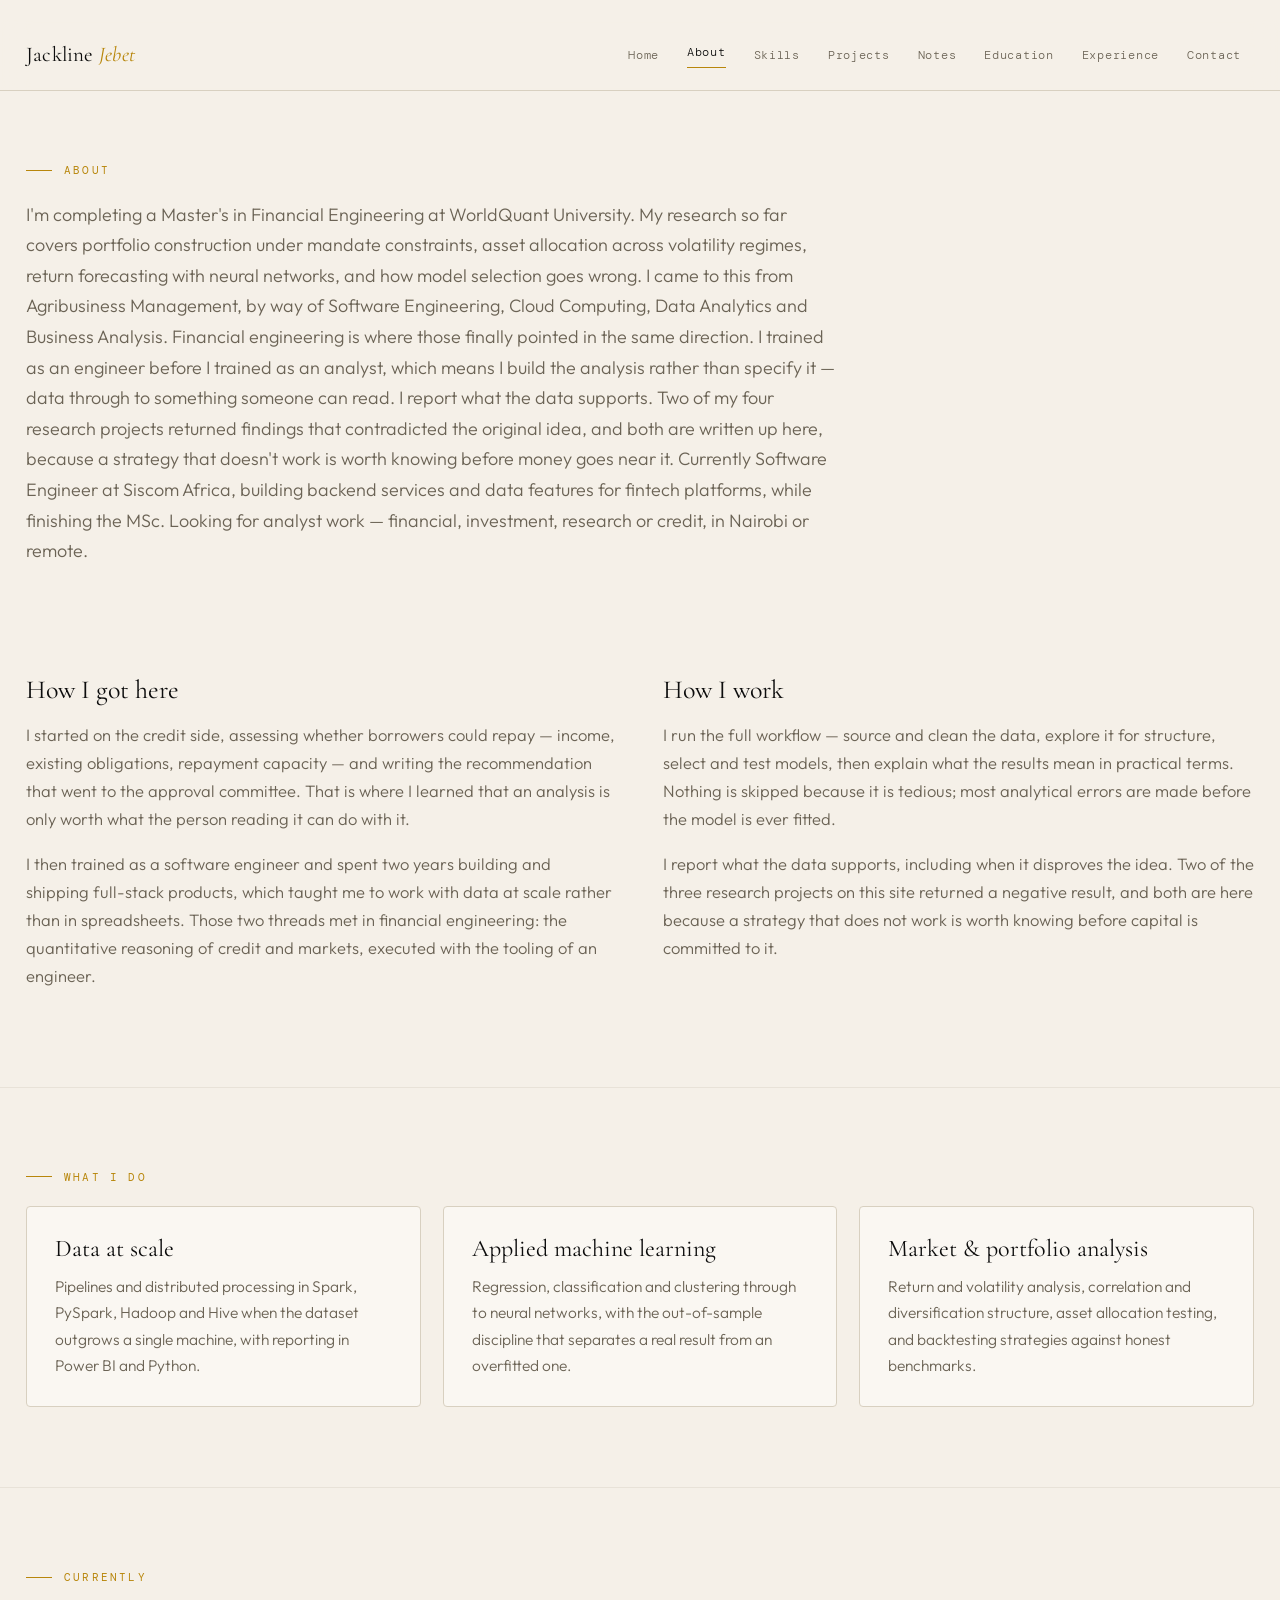
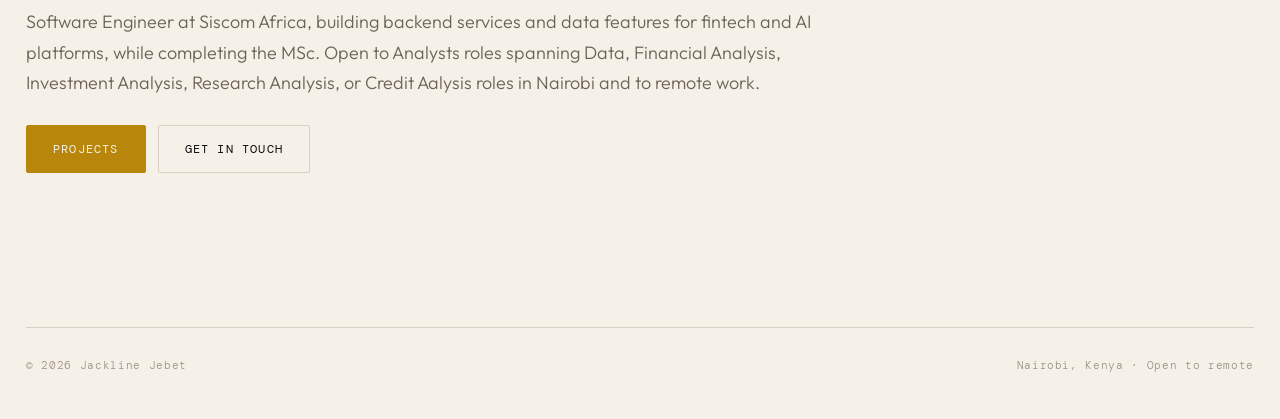
==== about.html @ 73b0f7eb "Portfolio site" ====
<!DOCTYPE html>
<html lang="en">
<head>
<meta charset="utf-8">
<meta name="viewport" content="width=device-width, initial-scale=1.0">
<title>About — Jackline Jebet</title>
<meta name="description" content="Data analyst in financial markets: background, approach and current work.">
<link rel="preconnect" href="https://fonts.googleapis.com">
<link rel="preconnect" href="https://fonts.gstatic.com" crossorigin>
<link href="https://fonts.googleapis.com/css2?family=Cormorant+Garamond:ital,wght@0,300;0,400;0,600;1,300;1,400&family=DM+Mono:wght@300;400;500&family=Outfit:wght@300;400;500;600&display=swap" rel="stylesheet">
<link rel="stylesheet" href="assets/style.css">
</head>
<body>

<header class="nav">
  <div class="nav-in">
    <a class="brand" href="index.html">Jackline <em>Jebet</em></a>
    <button class="burger" aria-label="Open menu" aria-expanded="false">&#9776;</button>
    <nav>
      <ul class="nav-links">
        <li><a href="index.html">Home</a></li>
        <li><a href="about.html" aria-current="page">About</a></li>
        <li><a href="skills.html">Skills</a></li>
        <li><a href="projects.html">Projects</a></li>
        <li><a href="notes.html">Notes</a></li>
        <li><a href="education.html">Education</a></li>
        <li><a href="experience.html">Experience</a></li>
        <li><a href="contact.html">Contact</a></li>
      </ul>
    </nav>
  </div>
</header>

<section class="wrap page-head">
  <p class="eyebrow">About</p>
  <!-- <h1>Finance is the destination. Data & Research is how I get there.</h1> -->
  <p class="lede">
I'm completing a Master's in Financial Engineering at WorldQuant University. My research so far covers portfolio construction under mandate constraints, asset allocation across volatility regimes, return forecasting with neural networks, and how model selection goes wrong.

I came to this from Agribusiness Management, by way of Software Engineering, Cloud Computing, Data Analytics and Business Analysis. Financial engineering is where those finally pointed in the same direction.

I trained as an engineer before I trained as an analyst, which means I build the analysis rather than specify it — data through to something someone can read.

I report what the data supports. Two of my four research projects returned findings that contradicted the original idea, and both are written up here, because a strategy that doesn't work is worth knowing before money goes near it.

Currently

Software Engineer at Siscom Africa, building backend services and data features for fintech platforms, while finishing the MSc. Looking for analyst work — financial, investment, research or credit, in Nairobi or remote.</p>
</section>

<section class="wrap section">
  <div class="cols-2">
    <div>
      <h2 style="font-size:26px;margin-bottom:16px;">How I got here</h2>
      <p style="color:var(--muted)">I started on the credit side, assessing whether borrowers could repay &mdash; income,
      existing obligations, repayment capacity &mdash; and writing the recommendation that went to the approval committee.
      That is where I learned that an analysis is only worth what the person reading it can do with it.</p>
      <p style="color:var(--muted)">I then trained as a software engineer and spent two years building and shipping
      full-stack products, which taught me to work with data at scale rather than in spreadsheets. Those two threads
      met in financial engineering: the quantitative reasoning of credit and markets, executed with the tooling of
      an engineer.</p>
    </div>
    <div>
      <h2 style="font-size:26px;margin-bottom:16px;">How I work</h2>
      <p style="color:var(--muted)">I run the full workflow &mdash; source and clean the data, explore it for structure,
      select and test models, then explain what the results mean in practical terms. Nothing is skipped because it is
      tedious; most analytical errors are made before the model is ever fitted.</p>
      <p style="color:var(--muted)">I report what the data supports, including when it disproves the idea. Two of the
      three research projects on this site returned a negative result, and both are here because a strategy that does
      not work is worth knowing before capital is committed to it.</p>
    </div>
  </div>
</section>

<section class="wrap section">
  <p class="eyebrow">What I do</p>
  <div class="cols-3">
    <div class="card">
      <h3>Data at scale</h3>
      <p>Pipelines and distributed processing in Spark, PySpark, Hadoop and Hive when the dataset outgrows
      a single machine, with reporting in Power BI and Python.</p>
    </div>
    <div class="card">
      <h3>Applied machine learning</h3>
      <p>Regression, classification and clustering through to neural networks, with the out-of-sample discipline
      that separates a real result from an overfitted one.</p>
    </div>
    <div class="card">
      <h3>Market &amp; portfolio analysis</h3>
      <p>Return and volatility analysis, correlation and diversification structure, asset allocation testing,
      and backtesting strategies against honest benchmarks.</p>
    </div>
  </div>
</section>

<section class="wrap section">
  <p class="eyebrow">Currently</p>
  <p class="lede">Software Engineer at Siscom Africa, building backend services and data features for fintech
  and AI platforms, while completing the MSc. Open to Analysts roles spanning Data, Financial Analysis, Investment Analysis, Research Analysis, or Credit Aalysis roles in Nairobi and to remote work.</p>
  <div class="btns" style="margin-top:26px">
    <a class="btn btn-solid" href="projects.html">Projects</a>
    <a class="btn btn-ghost" href="contact.html">Get in touch</a>
  </div>
</section>

<div class="wrap">
  <div class="foot">
    <span>&copy; 2026 Jackline Jebet</span>
    <span>Nairobi, Kenya &middot; Open to remote</span>
  </div>
</div>

<script src="assets/site.js"></script>
</body>
</html>
---- assets/style.css ----
/* ==========================================================================
   Jackline Jebet — portfolio
   ========================================================================== */

:root {
  --ink:          #0d0d0d;
  --paper:        #f5f0e8;
  --accent:       #b8860b;
  --accent-light: #d4a843;
  --accent-dim:   rgba(184, 134, 11, 0.08);
  --muted:        #6b6355;
  --muted-light:  #9a9082;
  --border:       #d8d0c0;
  --border-light: #e8e2d8;
  --card-bg:      #faf7f2;
  --card-hover:   #f2ede3;

  --font-serif: 'Cormorant Garamond', Georgia, serif;
  --font-mono:  'DM Mono', 'Courier New', monospace;
  --font-sans:  'Outfit', system-ui, sans-serif;

  --wrap: 1660px;
  --measure: 78ch;          /* caps line length inside the wide wrap */
  --radius-sm: 2px;
  --radius: 4px;
  --shadow-sm: 0 2px 12px rgba(13,13,13,.06);
  --shadow: 0 6px 30px rgba(13,13,13,.10);
  --transition: .25s ease;
}

* { box-sizing: border-box; }
html { scroll-behavior: smooth; }

body {
  margin: 0;
  background: var(--paper);
  color: var(--ink);
  font-family: var(--font-sans);
  font-weight: 300;
  font-size: 16.5px;
  line-height: 1.7;
  -webkit-font-smoothing: antialiased;
  padding-top: 20px;
}

.wrap {
  width: 100%;
  max-width: var(--wrap);
  margin: 0 auto;
  padding-left: 26px;
  padding-right: 26px;
  position: relative;
  z-index: 1;
}

a { color: inherit; }
img { max-width: 100%; display: block; }

/* ---------- type ---------- */

h1, h2, h3 {
  font-family: var(--font-serif);
  font-weight: 400;
  line-height: 1.15;
  margin: 0;
}

.eyebrow {
  font-family: var(--font-mono);
  font-size: 11px;
  font-weight: 400;
  letter-spacing: .2em;
  text-transform: uppercase;
  color: var(--accent);
  display: flex;
  align-items: center;
  gap: 12px;
  margin: 0 0 20px;
}
.eyebrow::before {
  content: "";
  width: 26px;
  height: 1px;
  background: var(--accent);
  flex: none;
}

.lede { color: var(--muted); font-size: 18px; max-width: 68ch; }

/* ---------- nav ---------- */

.nav {
  position: sticky;
  top: 0;
  z-index: 50;
  background: rgba(245, 240, 232, .92);
  backdrop-filter: blur(14px);
  border-bottom: 1px solid var(--border);
}
.nav-in {
  max-width: var(--wrap);
  margin: 0 auto;
  padding: 0 26px;
  height: 70px;
  display: flex;
  align-items: center;   /* was 'left' — not a valid value, so it fell back to stretch */
  justify-content: space-between;
}
.brand {
  font-family: var(--font-serif);
  font-size: 21px;
  font-weight: 400;
  letter-spacing: .01em;
  text-decoration: none;
  /* not flex: a flex container drops whitespace between children,
     which would close the gap between "Jackline" and "Jebet" */
}
.brand em { color: var(--accent); font-style: italic; }

.nav-links { display: flex; gap: 2px; list-style: none; margin: 0; padding: 0; align-items: center; }
.nav-links a {
  display: block;
  padding: 8px 13px;
  font-family: var(--font-mono);
  font-size: 12px;
  font-weight: 300;
  letter-spacing: .06em;
  color: var(--muted);
  text-decoration: none;
  border-radius: var(--radius-sm);
  transition: color var(--transition), background var(--transition);
}
.nav-links a:hover { color: var(--ink); background: var(--accent-dim); }
.nav-links a[aria-current="page"] { color: var(--ink); }
.nav-links a[aria-current="page"]::after {
  content: "";
  display: block;
  height: 1px;
  background: var(--accent);
  margin-top: 5px;
}

.burger {
  display: none;
  background: none;
  border: 1px solid var(--border);
  color: var(--ink);
  width: 40px; height: 36px;
  border-radius: var(--radius-sm);
  cursor: pointer;
  font-size: 15px;
}

/* ---------- hero ---------- */

.hero { position: relative; padding: 58px 0 78px; overflow: hidden; }

.hero-chart {
  position: absolute;
  right: -4%;
  bottom: 0;
  width: 78%;
  max-width: 900px;
  opacity: .5;
  pointer-events: none;
}
.hero-chart path.series {
  fill: none;
  stroke: var(--accent);
  stroke-width: 1.2;
  stroke-linecap: round;
  stroke-dasharray: 2400;
  stroke-dashoffset: 2400;
  animation: draw 3.4s cubic-bezier(.22,.61,.36,1) .35s forwards;
}
.hero-chart path.fill { fill: url(#fadeGrad); opacity: 0; animation: fadein 1.6s ease 2.1s forwards; }

@keyframes draw { to { stroke-dashoffset: 0; } }
@keyframes fadein { to { opacity: .45; } }

.hero-grid {
  display: grid;
  grid-template-columns: 1.35fr .85fr;
  gap: 54px;
  align-items: center;
}

.hero h1 {
  font-size: clamp(50px, 7.6vw, 88px);
  font-weight: 300;
  letter-spacing: -.015em;
  margin: 0 0 16px;
}
.hero h1 em { font-style: italic; color: var(--accent); font-weight: 300; }

.role {
  font-family: var(--font-mono);
  font-size: 12px;
  font-weight: 400;
  letter-spacing: .16em;
  text-transform: uppercase;
  color: var(--muted);
  margin: 0 0 22px;
}

.hero .lede { font-size: 19px; margin: 0 0 28px; }

.tags { display: flex; flex-wrap: wrap; gap: 8px; margin: 0 0 34px; padding: 0; list-style: none; }
.tags li {
  font-family: var(--font-mono);
  font-size: 11px;
  font-weight: 300;
  letter-spacing: .08em;
  padding: 6px 13px;
  border: 1px solid var(--border);
  border-radius: 100px;
  color: var(--muted);
  background: var(--card-bg);
}

.btns { display: flex; flex-wrap: wrap; gap: 12px; }
.btn {
  display: inline-block;
  padding: 13px 26px;
  border-radius: var(--radius-sm);
  font-family: var(--font-mono);
  font-size: 12px;
  font-weight: 400;
  letter-spacing: .1em;
  text-transform: uppercase;
  text-decoration: none;
  border: 1px solid var(--border);
  transition: all var(--transition);
}
.btn-solid { background: var(--accent); border-color: var(--accent); color: var(--paper); }
.btn-solid:hover { background: var(--accent-light); border-color: var(--accent-light); box-shadow: var(--shadow-sm); }
.btn-ghost { color: var(--ink); background: transparent; }
.btn-ghost:hover { border-color: var(--accent); color: var(--accent); background: var(--accent-dim); }

/* portrait */
.portrait-card { position: relative; }
.portrait {
  border: 1px solid var(--border);
  border-radius: var(--radius);
  overflow: hidden;
  background: var(--card-bg);
  aspect-ratio: 4 / 5;
  box-shadow: var(--shadow);
}
.portrait img { width: 100%; height: 100%; object-fit: cover; }
.portrait .placeholder {
  height: 100%;
  display: grid;
  place-items: center;
  font-family: var(--font-mono);
  font-size: 11px;
  color: var(--muted-light);
  text-align: center;
  padding: 20px;
}
.badge {
  position: absolute;
  left: -14px;
  bottom: 24px;
  background: var(--paper);
  border: 1px solid var(--border);
  border-radius: 100px;
  padding: 8px 16px;
  font-family: var(--font-mono);
  font-size: 10.5px;
  letter-spacing: .1em;
  text-transform: uppercase;
  display: flex;
  align-items: center;
  gap: 8px;
  box-shadow: var(--shadow-sm);
}
.dot { width: 6px; height: 6px; border-radius: 50%; background: var(--accent); flex: none; }

/* ---------- stats ---------- */

.stats {
  display: grid;
  grid-template-columns: repeat(3, 1fr);
  gap: 1px;
  background: var(--border);
  border: 1px solid var(--border);
  border-radius: var(--radius);
  overflow: hidden;
  margin-top: 66px;
}
.stat { background: var(--card-bg); padding: 30px 26px; transition: background var(--transition); }
.stat:hover { background: var(--card-hover); }
.stat b {
  display: block;
  font-family: var(--font-serif);
  font-size: 46px;
  font-weight: 300;
  letter-spacing: -.02em;
  line-height: 1;
  margin-bottom: 10px;
  color: var(--accent);
}
.stat span {
  font-family: var(--font-mono);
  font-size: 10.5px;
  font-weight: 300;
  letter-spacing: .14em;
  text-transform: uppercase;
  color: var(--muted);
}

/* ---------- sections ---------- */

.section { padding-top: 80px; padding-bottom: 80px; }
.section + .section { border-top: 1px solid var(--border-light); }

.page-head { padding-top: 70px; padding-bottom: 10px; }
.page-head h1 {
  font-size: clamp(40px, 6vw, 62px);
  font-weight: 300;
  letter-spacing: -.015em;
  margin-bottom: 18px;
}

.cols-2 { display: grid; grid-template-columns: 1fr 1fr; gap: 46px; }
.cols-3 { display: grid; grid-template-columns: repeat(3, 1fr); gap: 22px; }

.card {
  background: var(--card-bg);
  border: 1px solid var(--border);
  border-radius: var(--radius);
  padding: 28px;
  transition: background var(--transition), box-shadow var(--transition);
}
.card:hover { background: var(--card-hover); box-shadow: var(--shadow-sm); }
.card h3 { font-size: 24px; margin-bottom: 10px; }
.card p { color: var(--muted); margin: 0 0 12px; font-size: 15.5px; }
.card p:last-child { margin-bottom: 0; }

/* skills */
.skill-group { margin-bottom: 32px; }
.skill-group h3 { font-size: 21px; margin-bottom: 14px; }
.chips { display: flex; flex-wrap: wrap; gap: 8px; list-style: none; margin: 0; padding: 0; }
.chips li {
  font-family: var(--font-mono);
  font-size: 11.5px;
  font-weight: 300;
  padding: 6px 12px;
  border: 1px solid var(--border);
  border-radius: var(--radius-sm);
  background: var(--card-bg);
  color: var(--muted);
}

/* projects */
.project {
  border-top: 1px solid var(--border);
  padding: 46px 0;
  display: grid;
  grid-template-columns: 190px 1fr;
  gap: 36px;
}
.project:last-child { border-bottom: 1px solid var(--border); }
.project-meta {
  font-family: var(--font-mono);
  font-size: 11px;
  font-weight: 300;
  color: var(--muted-light);
  letter-spacing: .05em;
  line-height: 1.9;
}
.project-meta .stack { color: var(--accent); display: block; margin-top: 12px; }
.project h3 { font-size: 30px; letter-spacing: -.01em; margin-bottom: 16px; }
.project .question {
  border-left: 2px solid var(--accent);
  padding-left: 18px;
  margin: 0 0 20px;
  font-family: var(--font-serif);
  font-size: 21px;
  font-style: italic;
  font-weight: 300;
  line-height: 1.4;
  max-width: var(--measure);
}
.project ul { margin: 0 0 20px; padding-left: 18px; color: var(--muted); font-size: 15.5px; max-width: var(--measure); }
.project ul li { margin-bottom: 9px; }
.result {
  background: var(--accent-dim);
  border: 1px solid var(--border);
  border-left: 2px solid var(--accent);
  border-radius: 0 var(--radius) var(--radius) 0;
  padding: 18px 20px;
  font-size: 15px;
  color: var(--muted);
  max-width: var(--measure);
}
.result b {
  font-family: var(--font-mono);
  font-size: 10px;
  font-weight: 500;
  letter-spacing: .18em;
  text-transform: uppercase;
  color: var(--accent);
  display: block;
  margin-bottom: 8px;
}

/* timeline */
.tl { list-style: none; margin: 0; padding: 0; }
.tl > li {
  display: grid;
  grid-template-columns: 172px 1fr;
  gap: 32px;
  padding: 30px 0;
  border-top: 1px solid var(--border);
}
.tl > li:last-child { border-bottom: 1px solid var(--border); }
.tl .when {
  font-family: var(--font-mono);
  font-size: 11.5px;
  font-weight: 400;
  color: var(--accent);
  letter-spacing: .07em;
}
.tl .where {
  display: block;
  color: var(--muted-light);
  font-size: 11px;
  margin-top: 7px;
  letter-spacing: .05em;
}
.tl h3 { font-size: 25px; margin-bottom: 4px; }
.tl .org {
  font-family: var(--font-mono);
  font-size: 12px;
  letter-spacing: .06em;
  color: var(--muted);
  margin: 0 0 14px;
}
.tl ul { margin: 0; padding-left: 18px; color: var(--muted); font-size: 15.5px; max-width: var(--measure); }
.tl ul li { margin-bottom: 8px; }

/* contact */
.contact-list { list-style: none; margin: 0; padding: 0; max-width: 900px; }
.contact-list li {
  border-top: 1px solid var(--border);
  padding: 22px 0;
  display: flex;
  justify-content: space-between;
  gap: 20px;
  flex-wrap: wrap;
  color: var(--muted);
}
.contact-list li:last-child { border-bottom: 1px solid var(--border); }
.contact-list .label {
  font-family: var(--font-mono);
  font-size: 10.5px;
  letter-spacing: .16em;
  text-transform: uppercase;
  color: var(--muted-light);
}
.contact-list a { color: var(--ink); text-decoration: none; border-bottom: 1px solid var(--accent); }
.contact-list a:hover { color: var(--accent); }

/* ---------- footer ---------- */

.socials { display: flex; gap: 10px; flex-wrap: wrap; margin-top: 38px; }
.socials a {
  font-family: var(--font-mono);
  font-size: 11px;
  letter-spacing: .1em;
  text-transform: uppercase;
  padding: 10px 18px;
  border: 1px solid var(--border);
  border-radius: var(--radius-sm);
  text-decoration: none;
  color: var(--muted);
  background: var(--card-bg);
  transition: all var(--transition);
}
.socials a:hover { color: var(--accent); border-color: var(--accent); background: var(--accent-dim); }

.foot {
  border-top: 1px solid var(--border);
  margin-top: 74px;
  padding: 28px 0 44px;
  font-family: var(--font-mono);
  font-size: 11px;
  color: var(--muted-light);
  letter-spacing: .06em;
  display: flex;
  justify-content: space-between;
  gap: 14px;
  flex-wrap: wrap;
}

/* ---------- responsive ---------- */

@media (max-width: 1100px) {
  .section { padding-top: 62px; padding-bottom: 62px; }
  .page-head { padding-top: 54px; padding-bottom: 8px; }
  .cols-2 { gap: 34px; }
}

@media (max-width: 900px) {
  .nav-links {
    position: absolute;
    top: 70px; left: 0; right: 0;
    flex-direction: column;
    gap: 0;
    background: var(--paper);
    border-bottom: 1px solid var(--border);
    padding: 8px 18px 18px;
    display: none;
    box-shadow: var(--shadow-sm);
    align-items: stretch;
  }
  .nav-links.open { display: flex; }
  .nav-links a { padding: 12px 6px; font-size: 14px; }
  .nav-links a[aria-current="page"]::after { display: none; }
  .nav-links a[aria-current="page"] { color: var(--accent); }
  .burger { display: block; }
  .burger:hover { background: var(--accent-dim); border-color: var(--accent); }

  .hero-grid { grid-template-columns: 1fr; gap: 42px; }
  .portrait-card { max-width: 320px; }
  .badge { left: 14px; }
  .hero-chart { width: 130%; right: -20%; opacity: .3; }
  .cols-2, .cols-3 { grid-template-columns: 1fr; gap: 22px; }
  .project { grid-template-columns: 1fr; gap: 18px; }
  .tl > li { grid-template-columns: 1fr; gap: 12px; }
  .stats { grid-template-columns: 1fr; }
  .stat b { font-size: 38px; }
}

/* ---------- small screens: tighten vertical rhythm ---------- */

@media (max-width: 640px) {
  body { font-size: 15.5px; line-height: 1.62; padding-top: 0; }
  .wrap { padding-left: 20px; padding-right: 20px; }
  .nav-in { padding: 0 20px; height: 62px; }
  .nav-links { top: 62px; }

  /* the main offender: section padding was 80px top and bottom at every width */
  .section { padding-top: 40px; padding-bottom: 40px; }
  .page-head { padding-top: 30px; padding-bottom: 6px; }
  .hero { padding: 34px 0 44px; }

  .page-head h1 { font-size: 34px; margin-bottom: 12px; }
  .hero h1 { font-size: 46px; }
  .lede { font-size: 16.5px; }
  .hero .lede { font-size: 16.5px; margin-bottom: 22px; }

  .eyebrow { margin-bottom: 14px; font-size: 10px; gap: 9px; }
  .eyebrow::before { width: 18px; }

  .cols-2, .cols-3 { gap: 16px; }
  .card { padding: 20px; }
  .card h3 { font-size: 21px; }
  .card p { font-size: 15px; }

  .stats { margin-top: 34px; }
  .stat { padding: 22px 20px; }
  .stat b { font-size: 34px; }

  .project { padding: 28px 0; gap: 12px; }
  .project h3 { font-size: 24px; }
  .project-meta { line-height: 1.7; }
  .project .question { font-size: 18px; padding-left: 14px; margin-bottom: 14px; }
  .project ul { padding-left: 16px; font-size: 15px; margin-bottom: 16px; }
  .result { padding: 14px 16px; font-size: 14px; }

  .tl > li { padding: 22px 0; gap: 8px; }
  .tl h3 { font-size: 22px; }
  .tl .org { margin-bottom: 10px; }
  .tl ul { padding-left: 16px; font-size: 15px; }

  .contact-list li { padding: 16px 0; gap: 6px; }

  .tags { gap: 6px; margin-bottom: 26px; }
  .btns { gap: 9px; }
  .btn { padding: 12px 20px; }

  .socials { margin-top: 26px; gap: 8px; }
  .foot { margin-top: 44px; padding: 22px 0 34px; }

  .skill-group { margin-bottom: 24px; }
  .skill-group h3 { font-size: 19px; margin-bottom: 10px; }
}

@media (max-width: 400px) {
  .section { padding-top: 32px; padding-bottom: 32px; }
  .page-head { padding-top: 24px; padding-bottom: 4px; }
  .hero h1 { font-size: 40px; }
  .page-head h1 { font-size: 30px; }
  .btns { flex-direction: column; align-items: stretch; }
  .btn { text-align: center; }
}

@media (prefers-reduced-motion: reduce) {
  * { animation: none !important; transition: none !important; }
  .hero-chart path.series { stroke-dashoffset: 0; }
  .hero-chart path.fill { opacity: .45; }
  html { scroll-behavior: auto; }
}

:focus-visible { outline: 2px solid var(--accent); outline-offset: 3px; }
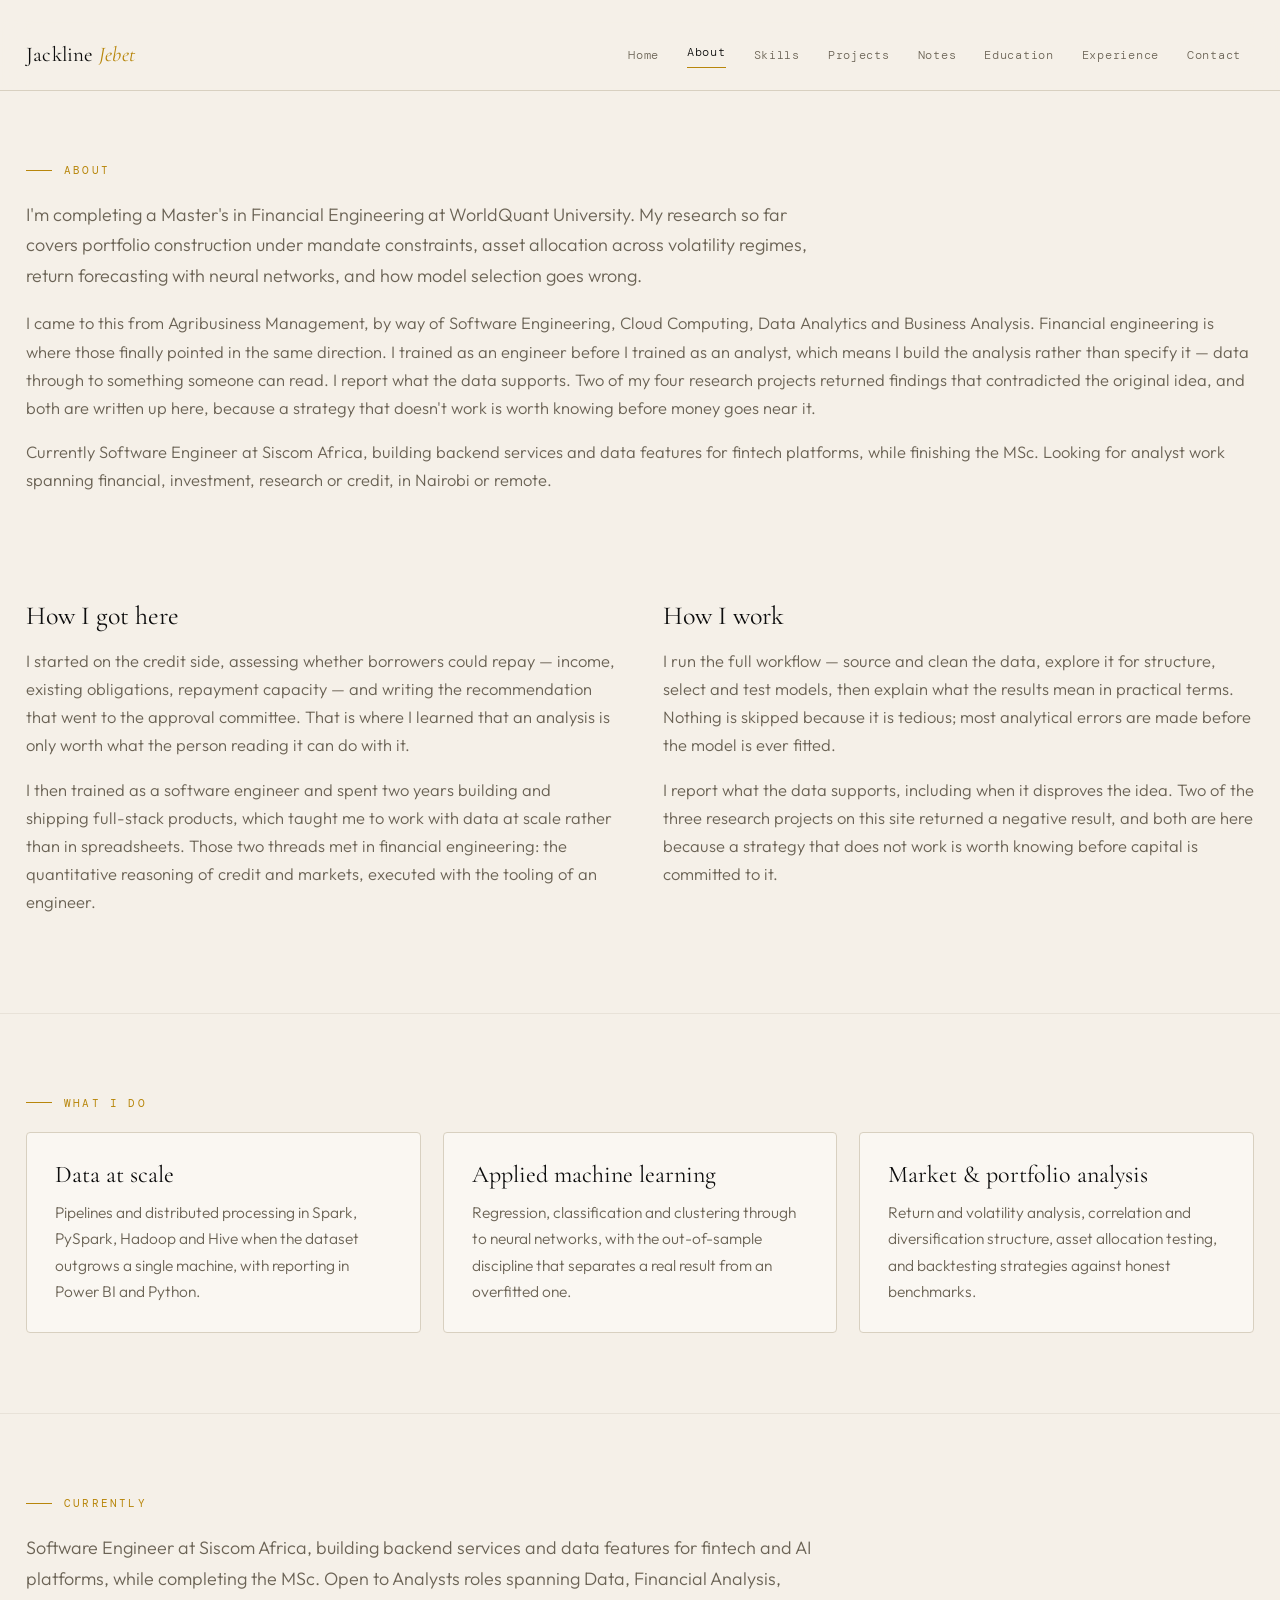
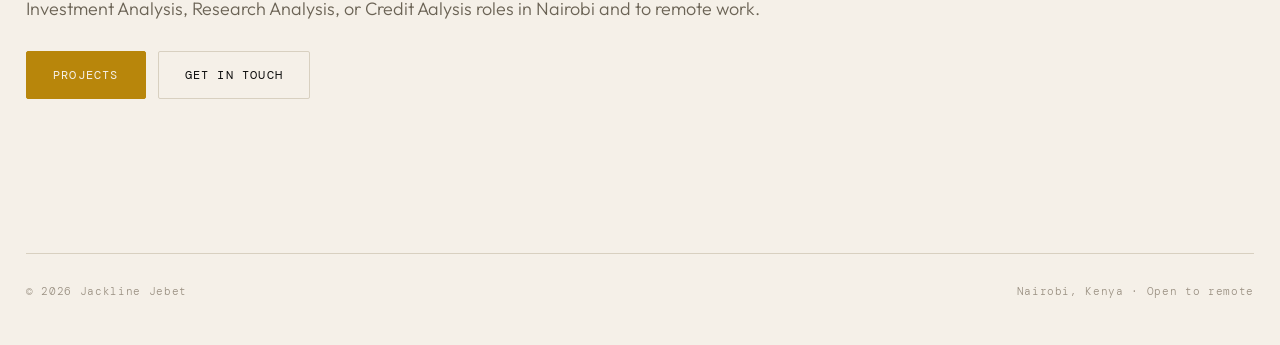
==== commit 0ea7462a: "Updates" ====
--- a/about.html
+++ b/about.html
@@ -35,17 +35,13 @@
   <p class="eyebrow">About</p>
   <!-- <h1>Finance is the destination. Data & Research is how I get there.</h1> -->
   <p class="lede">
-I'm completing a Master's in Financial Engineering at WorldQuant University. My research so far covers portfolio construction under mandate constraints, asset allocation across volatility regimes, return forecasting with neural networks, and how model selection goes wrong.
-
-I came to this from Agribusiness Management, by way of Software Engineering, Cloud Computing, Data Analytics and Business Analysis. Financial engineering is where those finally pointed in the same direction.
-
-I trained as an engineer before I trained as an analyst, which means I build the analysis rather than specify it — data through to something someone can read.
-
-I report what the data supports. Two of my four research projects returned findings that contradicted the original idea, and both are written up here, because a strategy that doesn't work is worth knowing before money goes near it.
-
-Currently
-
-Software Engineer at Siscom Africa, building backend services and data features for fintech platforms, while finishing the MSc. Looking for analyst work — financial, investment, research or credit, in Nairobi or remote.</p>
+I'm completing a Master's in Financial Engineering at WorldQuant University. My research so far covers portfolio construction under mandate constraints, asset allocation across volatility regimes, return forecasting with neural networks, and how model selection goes wrong. 
+<p style="color:var(--muted)">
+I came to this from Agribusiness Management, by way of Software Engineering, Cloud Computing, Data Analytics and Business Analysis. Financial engineering is where those finally pointed in the same direction. 
+I trained as an engineer before I trained as an analyst, which means I build the analysis rather than specify it — data through to something someone can read. I report what the data supports. 
+Two of my four research projects returned findings that contradicted the original idea, and both are written up here, because a strategy that doesn't work is worth knowing before money goes near it.</p> 
+<p style="color:var(--muted)">
+Currently Software Engineer at Siscom Africa, building backend services and data features for fintech platforms, while finishing the MSc. Looking for analyst work spanning financial, investment, research or credit, in Nairobi or remote.</p>
 </section>
 
 <section class="wrap section">
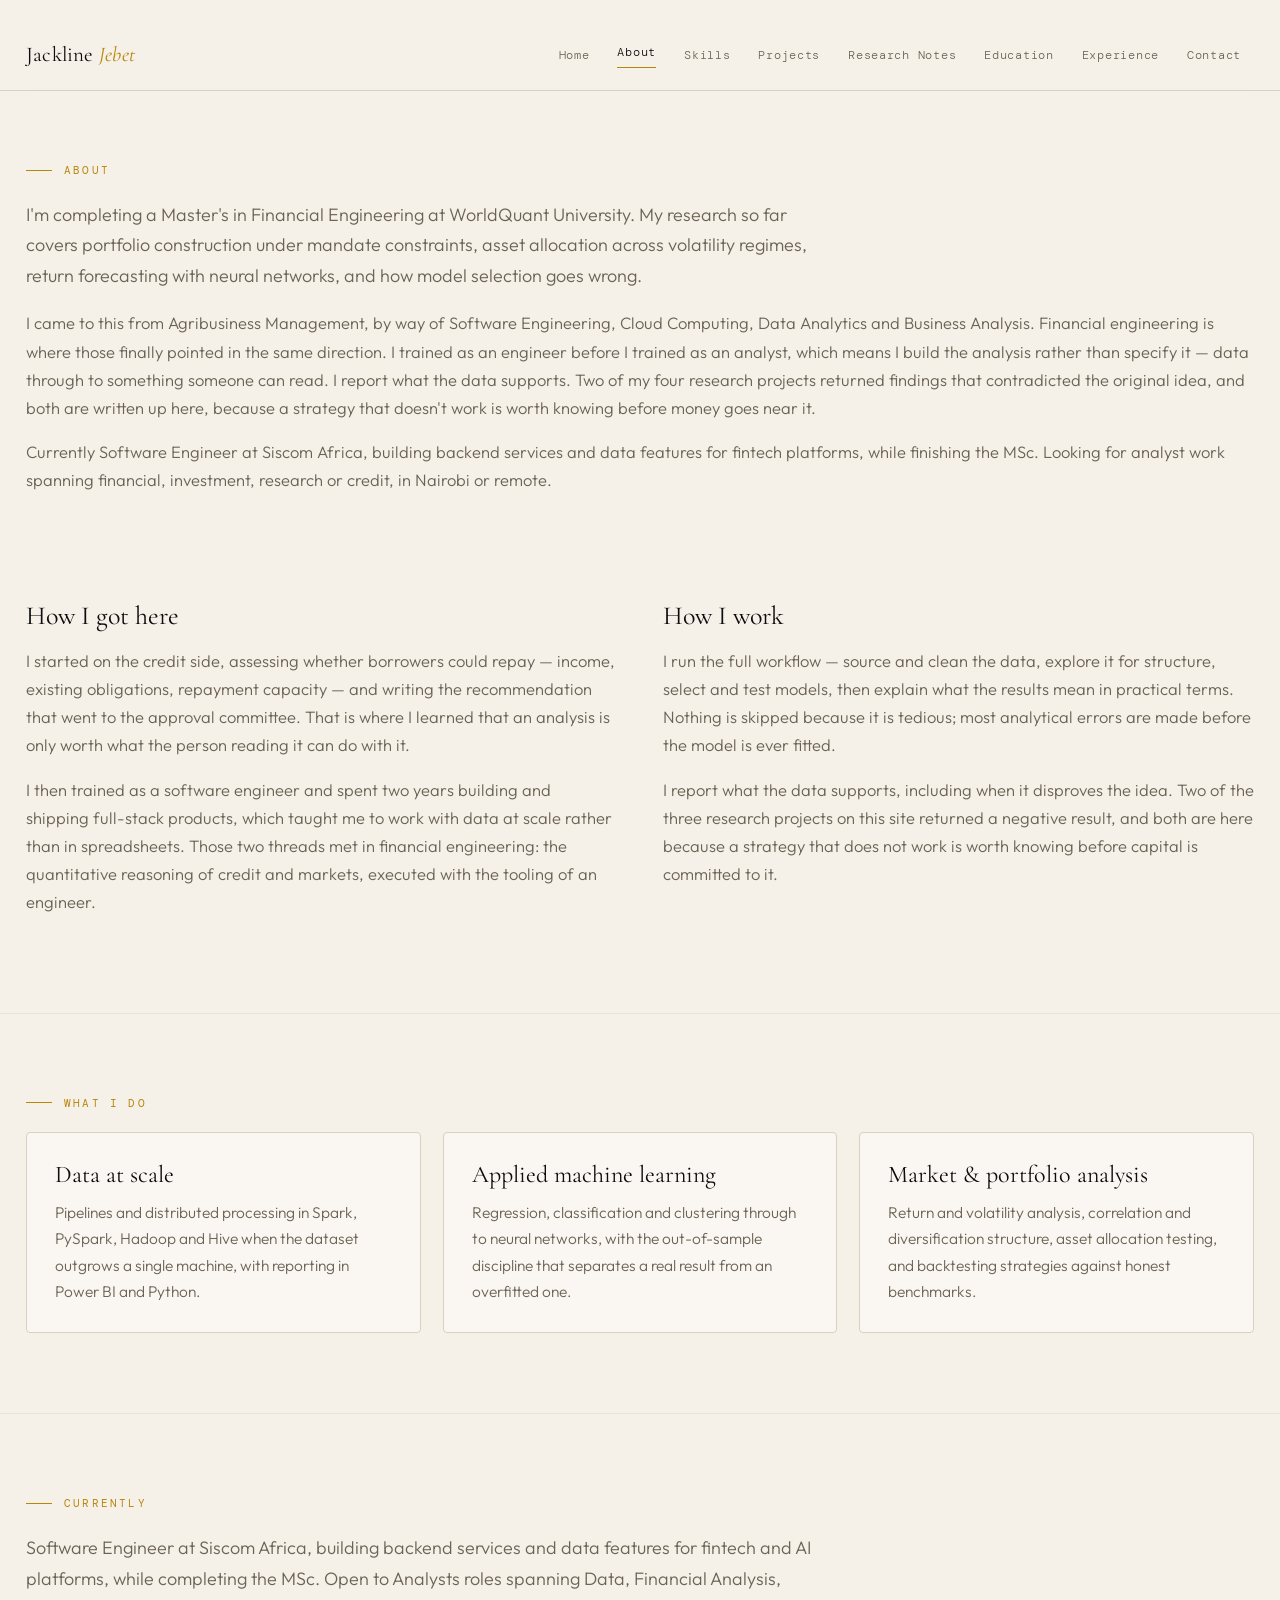
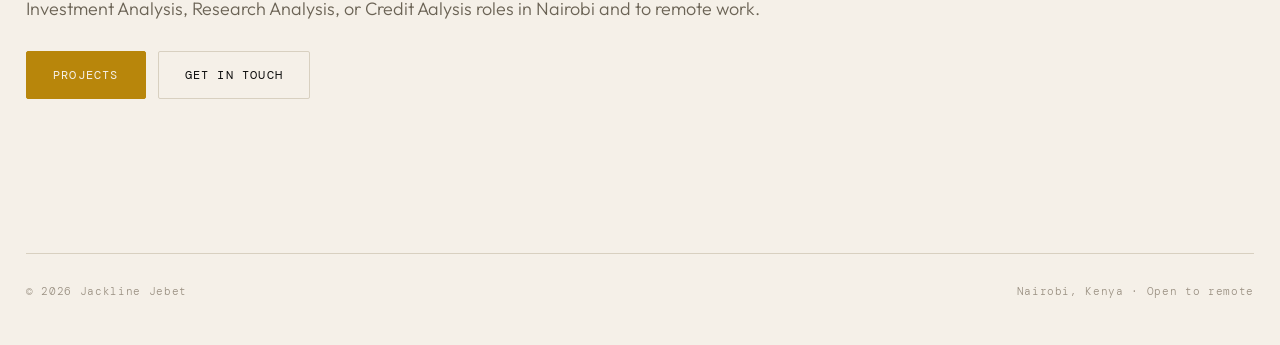
==== commit 37c90498: "add ml article" ====
--- a/about.html
+++ b/about.html
@@ -22,7 +22,7 @@
         <li><a href="about.html" aria-current="page">About</a></li>
         <li><a href="skills.html">Skills</a></li>
         <li><a href="projects.html">Projects</a></li>
-        <li><a href="notes.html">Notes</a></li>
+        <li><a href="notes.html">Research Notes</a></li>
         <li><a href="education.html">Education</a></li>
         <li><a href="experience.html">Experience</a></li>
         <li><a href="contact.html">Contact</a></li>
--- a/assets/style.css
+++ b/assets/style.css
@@ -520,7 +520,7 @@
   .nav-links a { padding: 12px 6px; font-size: 14px; }
   .nav-links a[aria-current="page"]::after { display: none; }
   .nav-links a[aria-current="page"] { color: var(--accent); }
-  .burger { display: block; }
+  .burger { display: block; order: 3; margin-left: auto; }
   .burger:hover { background: var(--accent-dim); border-color: var(--accent); }
 
   .hero-grid { grid-template-columns: 1fr; gap: 42px; }
